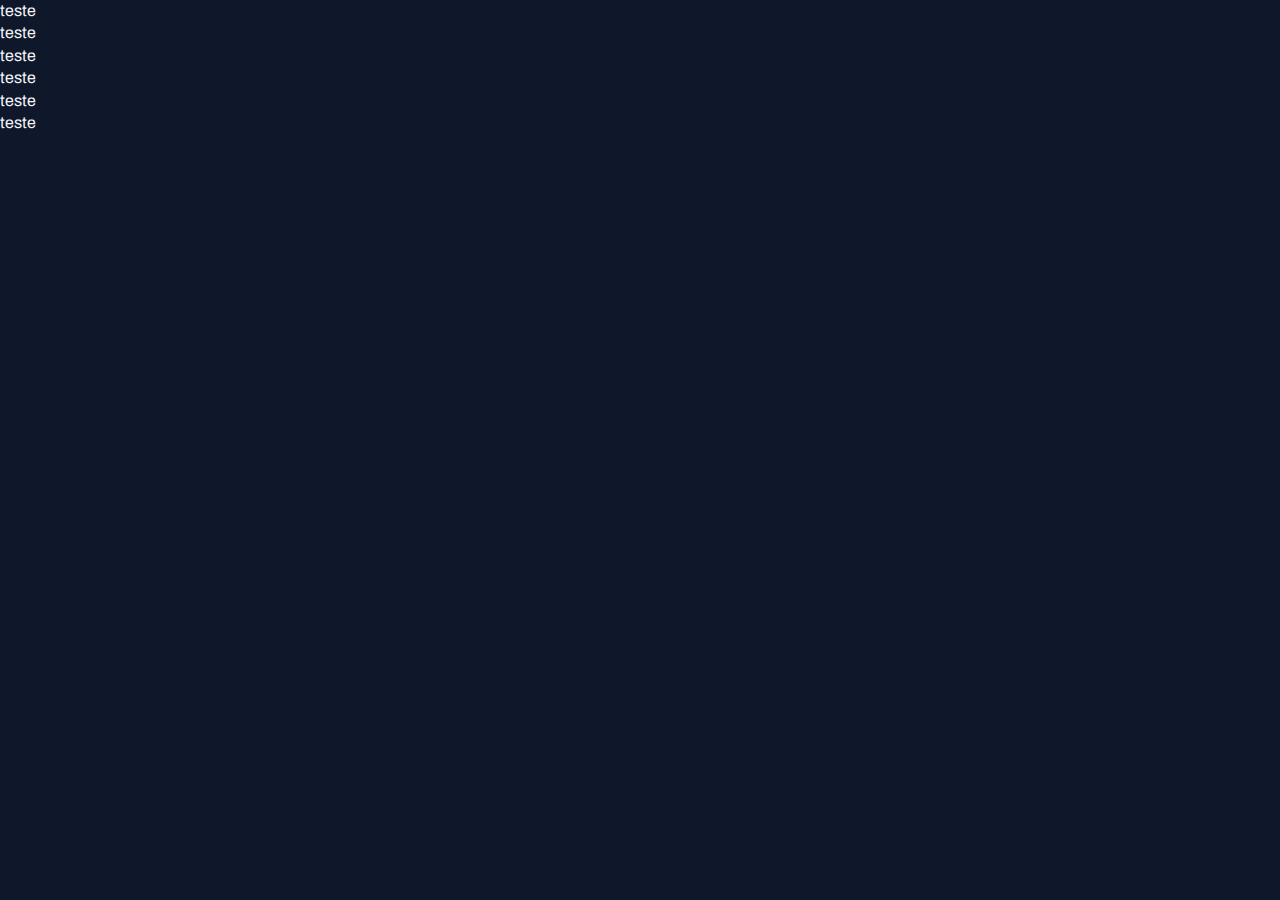
==== Projeto Portal de noticias/index.html @ ff383ac7 "Estrutura, global css e assets" ====
<!DOCTYPE html>
<html lang="pt-br">

<head>
    <meta charset="UTF-8">
    <meta name="viewport" content="width=device-width, initial-scale=1.0">
    <link rel="preconnect" href="https://fonts.googleapis.com">
    <link rel="preconnect" href="https://fonts.gstatic.com" crossorigin>
    <link
        href="https://fonts.googleapis.com/css2?family=Archivo:ital,wght@0,100..900;1,100..900&family=Open+Sans:ital,wght@0,300..800;1,300..800&family=Poppins:wght@400;600;800&family=Roboto:ital,wght@0,100..900;1,100..900&display=swap"
        rel="stylesheet">
        <link rel="stylesheet" href="./styles/index.css">
    <title>Portal de Noticias</title>
</head>

<body>
    <h1>teste</h1>
    <h2>teste</h2>
    <h3>teste</h3>
    <span>teste</span>
    <p>teste</p>
    <a href="">teste</a>

</body>

</html>
---- Projeto Portal de noticias/styles/index.css ----
@import url(./global.css);
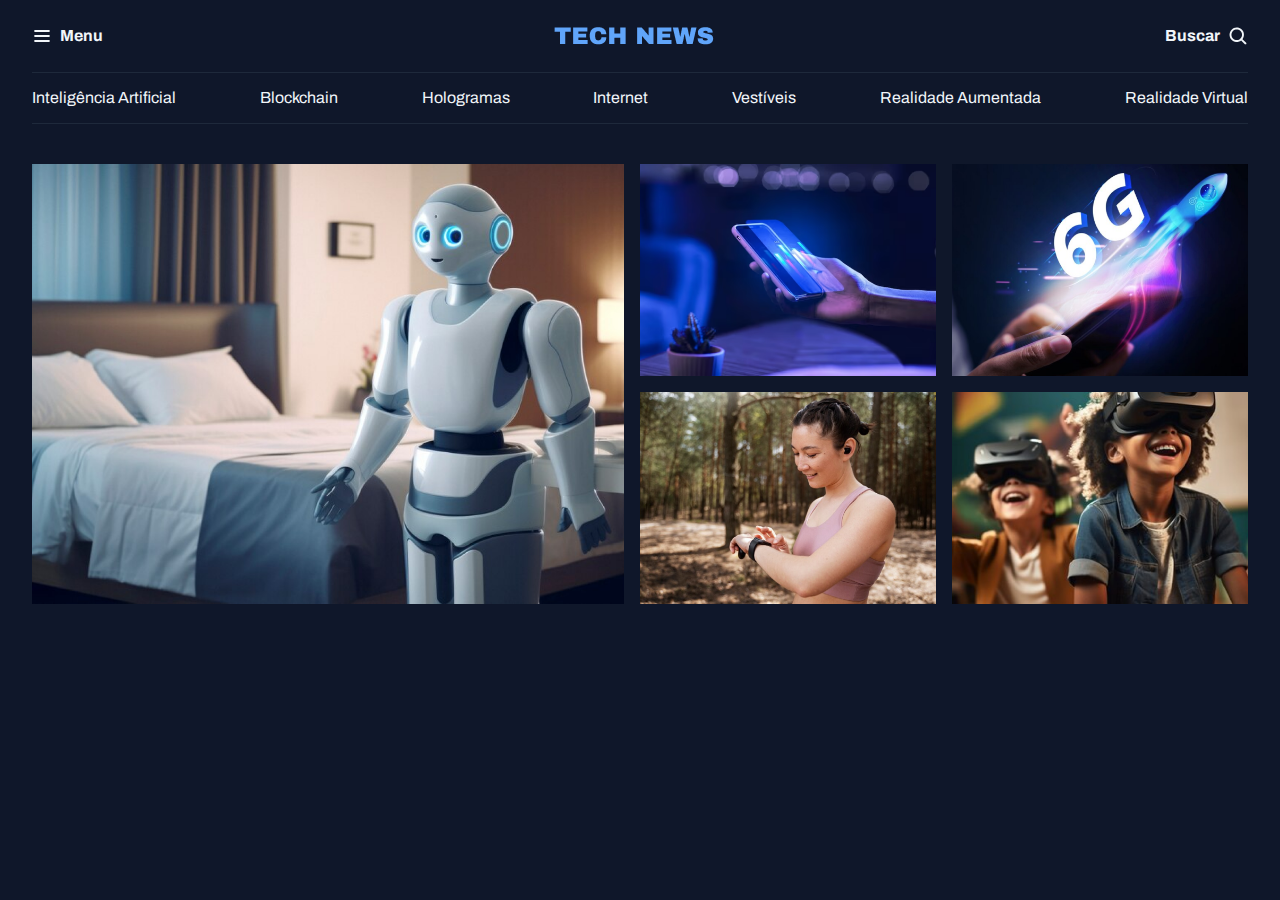
==== commit 20ce96fd: "Structuring feed section" ====
--- a/Projeto Portal de noticias/index.html
+++ b/Projeto Portal de noticias/index.html
@@ -9,17 +9,82 @@
     <link
         href="https://fonts.googleapis.com/css2?family=Archivo:ital,wght@0,100..900;1,100..900&family=Open+Sans:ital,wght@0,300..800;1,300..800&family=Poppins:wght@400;600;800&family=Roboto:ital,wght@0,100..900;1,100..900&display=swap"
         rel="stylesheet">
-        <link rel="stylesheet" href="./styles/index.css">
+    <link rel="stylesheet" href="./styles/index.css">
     <title>Portal de Noticias</title>
 </head>
 
 <body>
-    <h1>teste</h1>
-    <h2>teste</h2>
-    <h3>teste</h3>
-    <span>teste</span>
-    <p>teste</p>
-    <a href="">teste</a>
+    <header class="container">
+        <nav id="primary" class="grid grid-flow-col">
+            <div>
+                <img src="./assets/icons/List.svg" alt="Icone do menu">
+                <strong>Menu</strong>
+            </div>
+            <div id="logo">
+                <img src="./assets/Logo.png" alt="TechNews Logo">
+            </div>
+            <div>
+                <strong>Buscar</strong>
+                <img src="./assets/icons/MagnifyingGlass.svg" alt="Icon ed lupa para pesquisa">
+            </div>
+        </nav>
+        <nav id="secondary" class="grid grid-flow-col">
+            <a href="">Inteligência Artificial</a>
+            <a href="">Blockchain</a>
+            <a href="">Hologramas</a>
+            <a href="">Internet</a>
+            <a href="">Vestíveis</a>
+            <a href="">Realidade Aumentada</a>
+            <a href="">Realidade Virtual</a>
+        </nav>
+    </header>
+
+
+
+
+
+
+
+
+
+
+
+
+    <main class="grid container">
+
+        <section id="featured" class="grid grid-flow-col gap-16">
+            <div>
+                <img src="./assets/Images/Image 01.png" alt="">
+            </div>
+
+            <div class="grid grid-cols-2 gap-16">
+                <div>
+                    <img src="./assets/Images/Image 02.png" alt="">
+                </div>
+
+                <div>
+                    <img src="./assets/Images/Image 03.png" alt="">
+                </div>
+
+                <div>
+                    <img src="./assets/Images/Image 04.png" alt="">
+                </div>
+
+                <div>
+                    <img src="./assets/Images/Image 05.png" alt="">
+                </div>
+            </div>
+
+        </section>
+
+    </main>
+
+
+
+
+
+
+
 
 </body>
 
--- a/Projeto Portal de noticias/styles/index.css
+++ b/Projeto Portal de noticias/styles/index.css
@@ -1,2 +1,5 @@
 @import url(./global.css);
+@import url(./utility.css);
+@import url(./header.css);
+@import url(./sections.css);
 
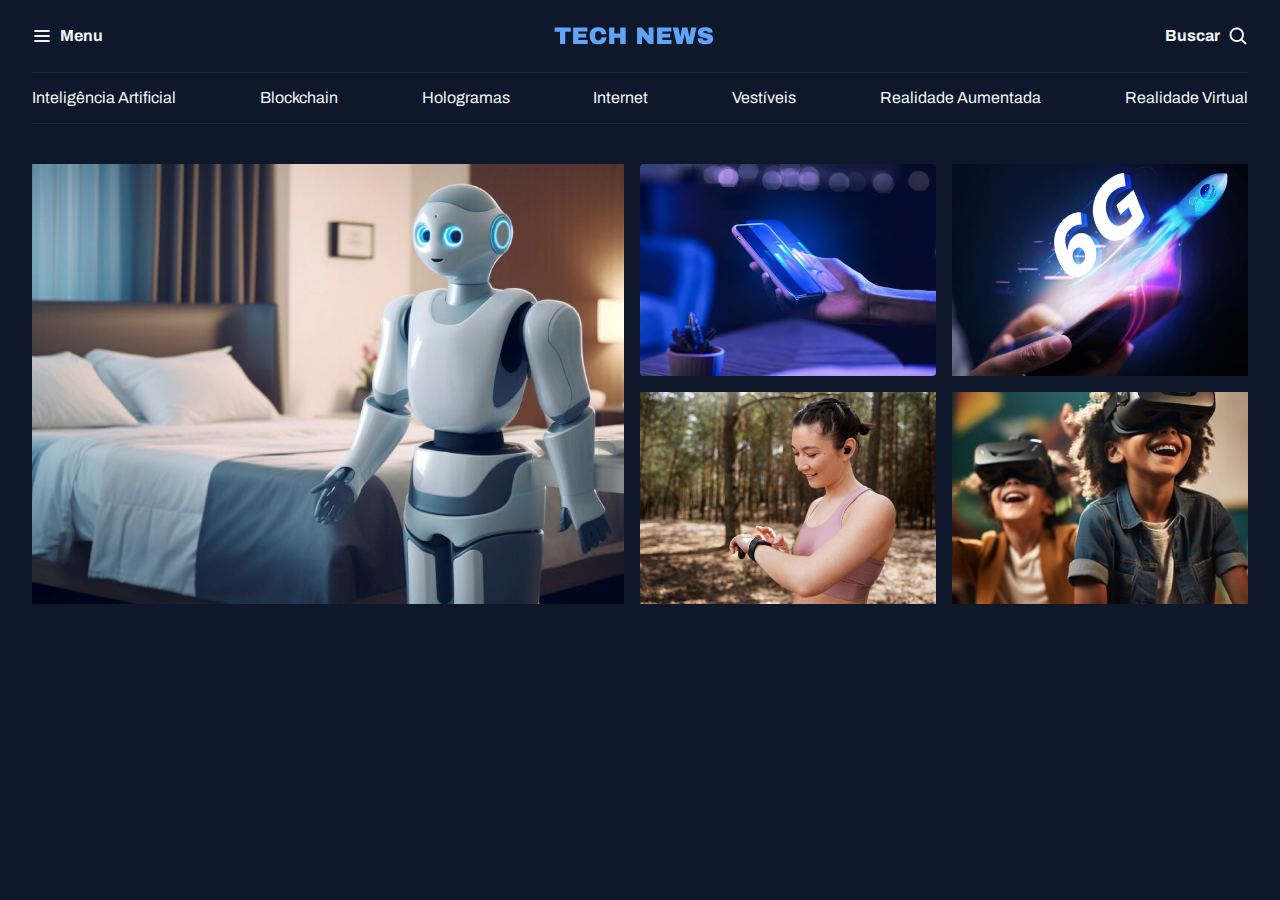
==== commit 948da092: "add linear-gradient" ====
--- a/Projeto Portal de noticias/index.html
+++ b/Projeto Portal de noticias/index.html
@@ -58,7 +58,7 @@
             </div>
 
             <div class="grid grid-cols-2 gap-16">
-                <div>
+                <div class="card">
                     <img src="./assets/Images/Image 02.png" alt="">
                 </div>
 
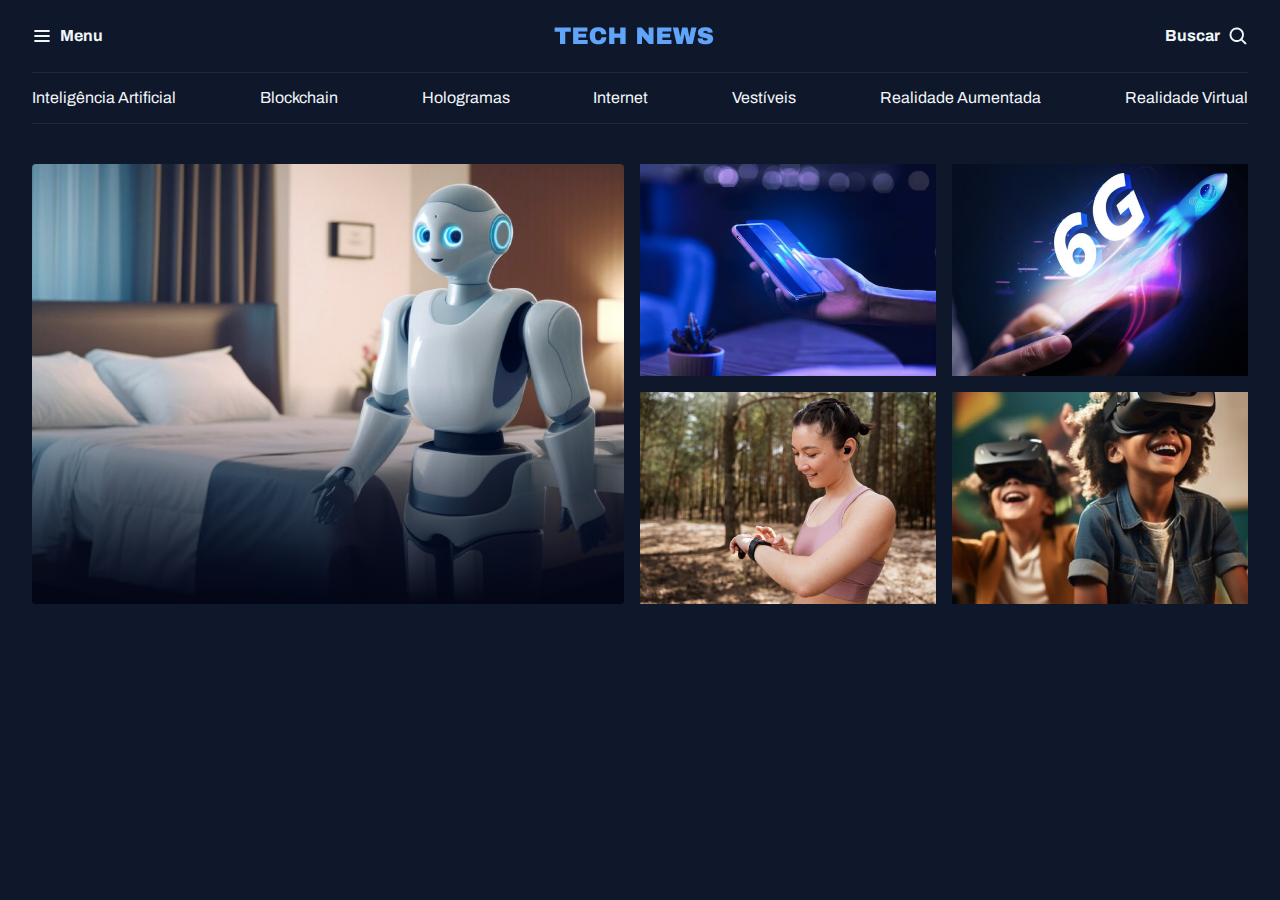
==== commit f7b6d353: "add linear-gradient v2" ====
--- a/Projeto Portal de noticias/index.html
+++ b/Projeto Portal de noticias/index.html
@@ -53,12 +53,12 @@
     <main class="grid container">
 
         <section id="featured" class="grid grid-flow-col gap-16">
-            <div>
+            <div class="card">
                 <img src="./assets/Images/Image 01.png" alt="">
             </div>
 
             <div class="grid grid-cols-2 gap-16">
-                <div class="card">
+                <div>
                     <img src="./assets/Images/Image 02.png" alt="">
                 </div>
 
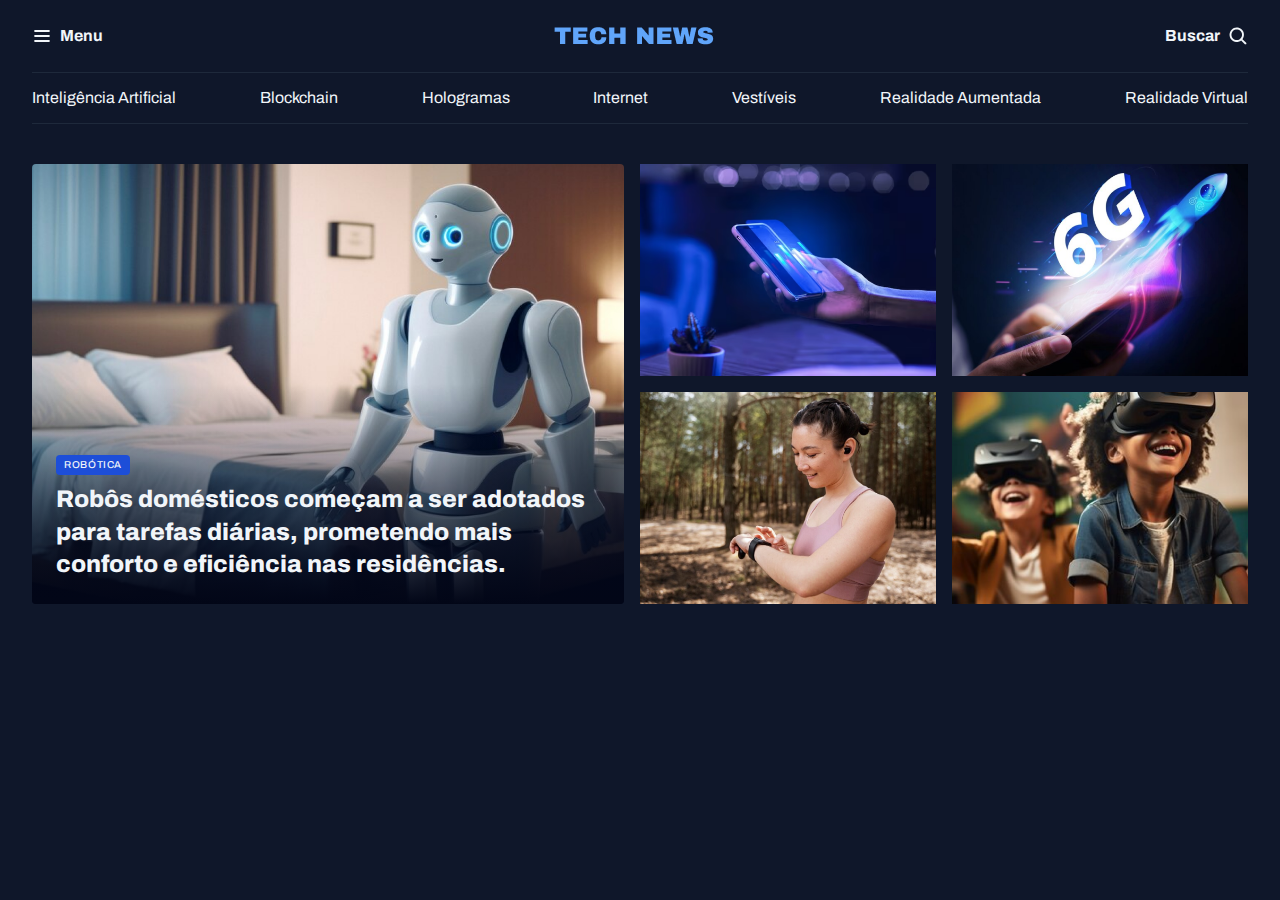
==== commit 54ffc57a: "add content-tag" ====
--- a/Projeto Portal de noticias/index.html
+++ b/Projeto Portal de noticias/index.html
@@ -55,6 +55,11 @@
         <section id="featured" class="grid grid-flow-col gap-16">
             <div class="card">
                 <img src="./assets/Images/Image 01.png" alt="">
+                <figcaption>
+                    <span class="content-tag">Robótica</span>
+                    <h2 class="text-2xl">Robôs domésticos começam a ser adotados para tarefas diárias, prometendo mais conforto e
+                        eficiência nas residências.</h2>
+                </figcaption>
             </div>
 
             <div class="grid grid-cols-2 gap-16">
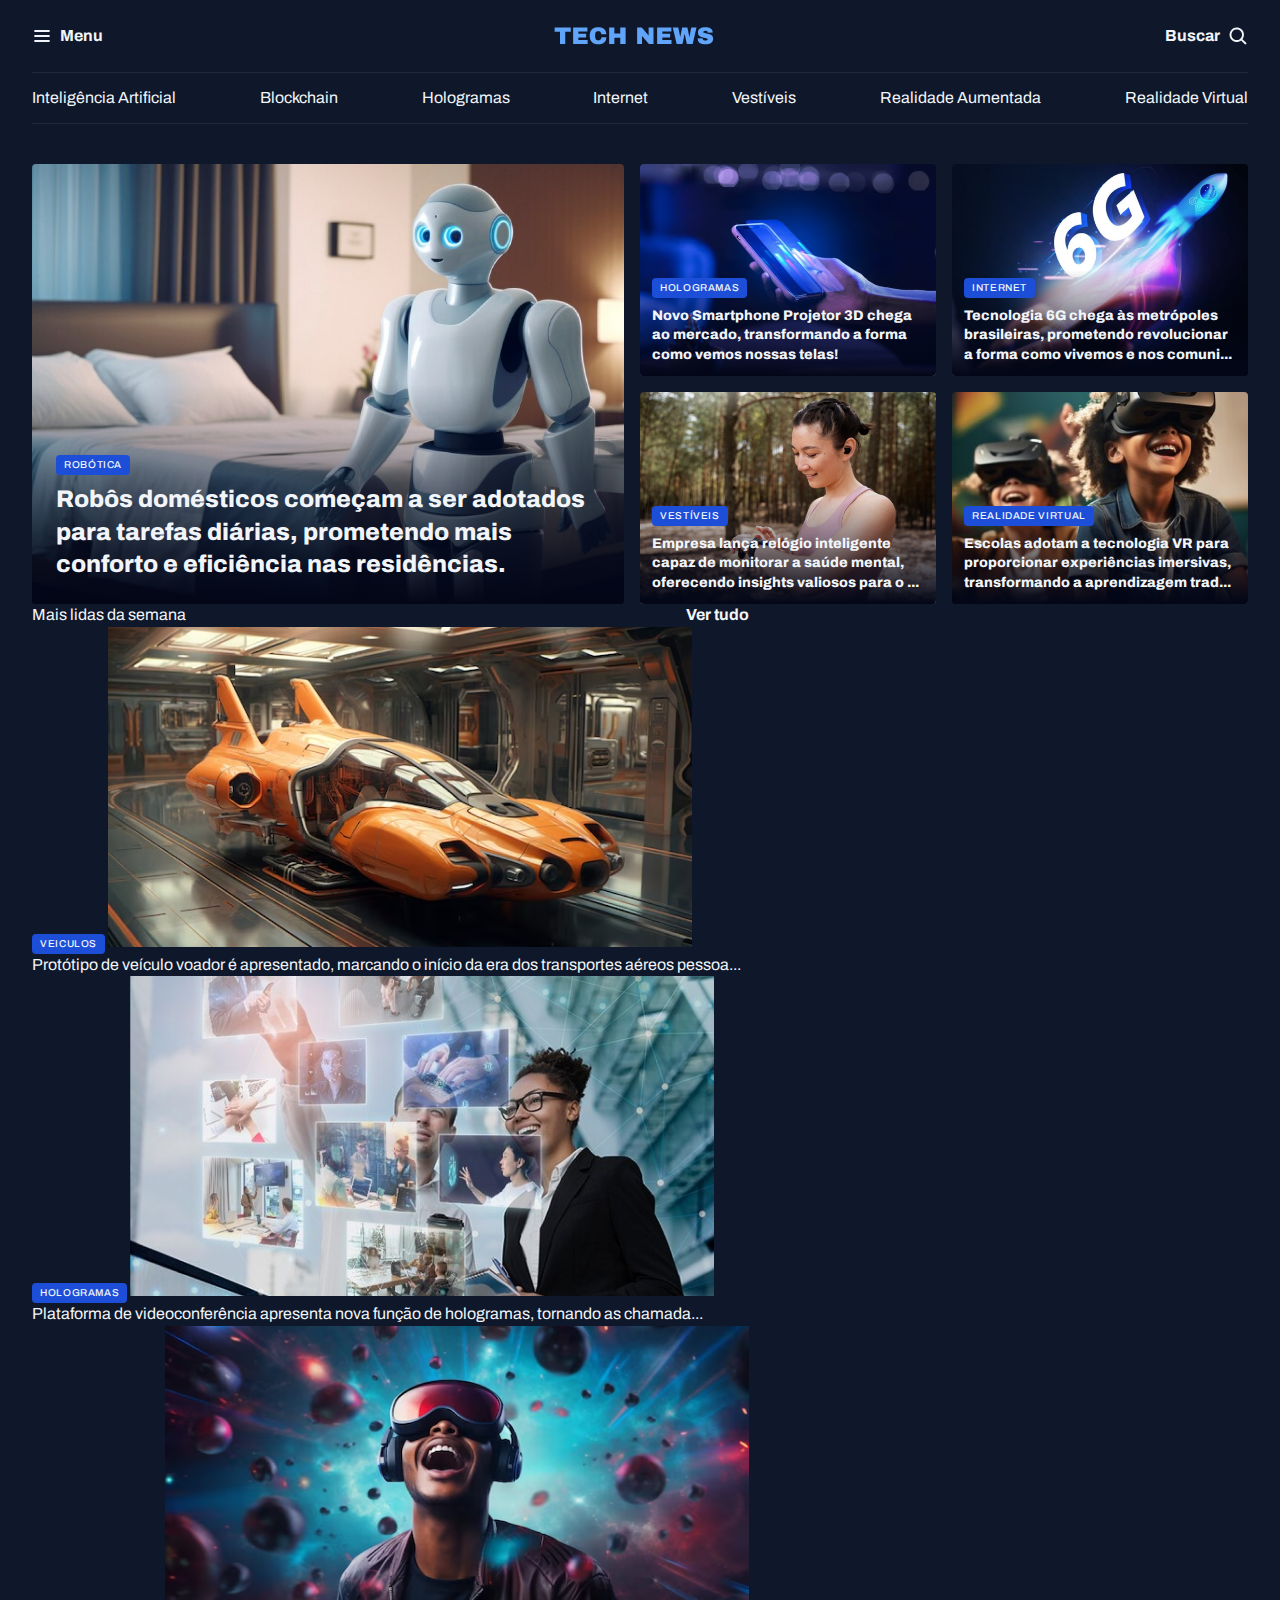
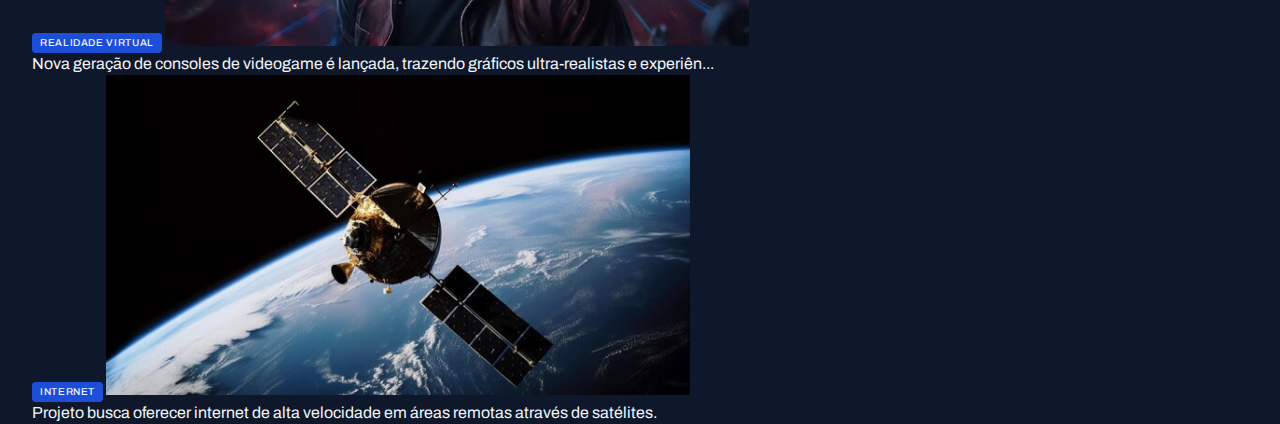
==== commit d95e48ce: "add section mais lidas da semana" ====
--- a/Projeto Portal de noticias/index.html
+++ b/Projeto Portal de noticias/index.html
@@ -38,59 +38,89 @@
             <a href="">Realidade Virtual</a>
         </nav>
     </header>
-
-
-
-
-
-
-
-
-
-
-
-
     <main class="grid container">
-
         <section id="featured" class="grid grid-flow-col gap-16">
             <div class="card">
-                <img src="./assets/Images/Image 01.png" alt="">
+                <img src="./assets/Images/Image 01.png" alt="Robôs domésticos começam a ser adotados para tarefas diárias, prometendo mais conforto e
+                eficiência nas residências.">
                 <figcaption>
                     <span class="content-tag">Robótica</span>
-                    <h2 class="text-2xl">Robôs domésticos começam a ser adotados para tarefas diárias, prometendo mais conforto e
+                    <h2 class="text-2xl">Robôs domésticos começam a ser adotados para tarefas diárias, prometendo mais
+                        conforto e
                         eficiência nas residências.</h2>
                 </figcaption>
             </div>
-
             <div class="grid grid-cols-2 gap-16">
-                <div>
-                    <img src="./assets/Images/Image 02.png" alt="">
-                </div>
-
-                <div>
-                    <img src="./assets/Images/Image 03.png" alt="">
-                </div>
-
-                <div>
-                    <img src="./assets/Images/Image 04.png" alt="">
-                </div>
-
-                <div>
-                    <img src="./assets/Images/Image 05.png" alt="">
-                </div>
+                <figure class="card">
+                    <img src="./assets/Images/Image 02.png"
+                        alt="Novo Smartphone Projetor 3D chega ao mercado, transformando a forma como vemos nossas telas!">
+                    <figcaption>
+                        <span class="content-tag">Hologramas</span>
+                        <h2 class="text-lg">Novo Smartphone Projetor 3D chega ao mercado, transformando a forma como
+                            vemos nossas telas!</h2>
+                    </figcaption>
+                </figure>
+                <figure class="card">
+                    <img src="./assets/Images/Image 03.png"
+                        alt="Tecnologia 6G chega às metrópoles brasileiras, prometendo revolucionar a forma como vivemos e nos comunicamos.">
+                    <figcaption>
+                        <span class="content-tag">Internet</span>
+                        <h2 class="text-lg">Tecnologia 6G chega às metrópoles brasileiras, prometendo revolucionar a
+                            forma como vivemos e nos comuni...</h2>
+                    </figcaption>
+                </figure>
+                <figure class="card">
+                    <img src="./assets/Images/Image 04.png"
+                        alt="Empresa lança relógio inteligente capaz de monitorar a saúde mental, oferecendo insights valiosos para o bem-estar pessoal.">
+                    <figcaption>
+                        <span class="content-tag">Vestíveis</span>
+                        <h2 class="text-lg">Empresa lança relógio inteligente capaz de monitorar a saúde mental,
+                            oferecendo insights valiosos para o ...</h2>
+                    </figcaption>
+                </figure>
+                <figure class="card">
+                    <img src="./assets/Images/Image 05.png"
+                        alt="Escolas adotam a tecnologia VR para proporcionar experiências imersivas, transformando a aprendizagem tradicional.">
+                    <figcaption>
+                        <span class="content-tag">Realidade Virtual</span>
+                        <h2 class="text-lg">Escolas adotam a tecnologia VR para proporcionar experiências imersivas,
+                            transformando a aprendizagem trad...</h2>
+                    </figcaption>
+                </figure>
             </div>
-
         </section>
-
+        <section id="weekly">
+            <header class="grid grid-flow-col">
+                <h3>Mais lidas da semana</h3>
+                <a href="#" class="grid grid-flow-col">
+                    <strong>Ver tudo</strong>
+                    <span></span>
+                </a>
+            </header>
+            <div class="grid grid-16">
+                <figure>
+                    <span class="content-tag">Veiculos</span>
+                    <img src="./assets/Images/Image 06.png" alt="Protótipo de veículo voador é apresentado, marcando o início da era dos transportes aéreos pessoais.">
+                    <p>Protótipo de veículo voador é apresentado, marcando o início da era dos transportes aéreos pessoa...</p>
+                </figure>
+                <figure>
+                    <span class="content-tag">Hologramas</span>
+                    <img src="./assets/Images/Image 07.png" alt="Plataforma de videoconferência apresenta nova função de hologramas, tornando as chamadas virtuais mais realistas e envolventes.">
+                    <p>Plataforma de videoconferência apresenta nova função de hologramas, tornando as chamada...</p>
+                </figure>
+                <figure>
+                    <span class="content-tag">Realidade virtual</span>
+                    <img src="./assets/Images/Image 08.png" alt="Nova geração de consoles de videogame é lançada, trazendo gráficos ultra-realistas e experiências de jogo totalmente envolventes.">
+                    <p>Nova geração de consoles de videogame é lançada, trazendo gráficos ultra-realistas e experiên...</p>
+                </figure>
+                <figure>
+                    <span class="content-tag">Internet</span>
+                    <img src="./assets/Images/Image 09.png" alt="Projeto busca oferecer internet de alta velocidade em áreas remotas através de satélites.">
+                    <p>Projeto busca oferecer internet de alta velocidade em áreas remotas através de satélites.</p>
+                </figure>
+            </div>
+        </section>
     </main>
-
-
-
-
-
-
-
-
 </body>
 
 </html>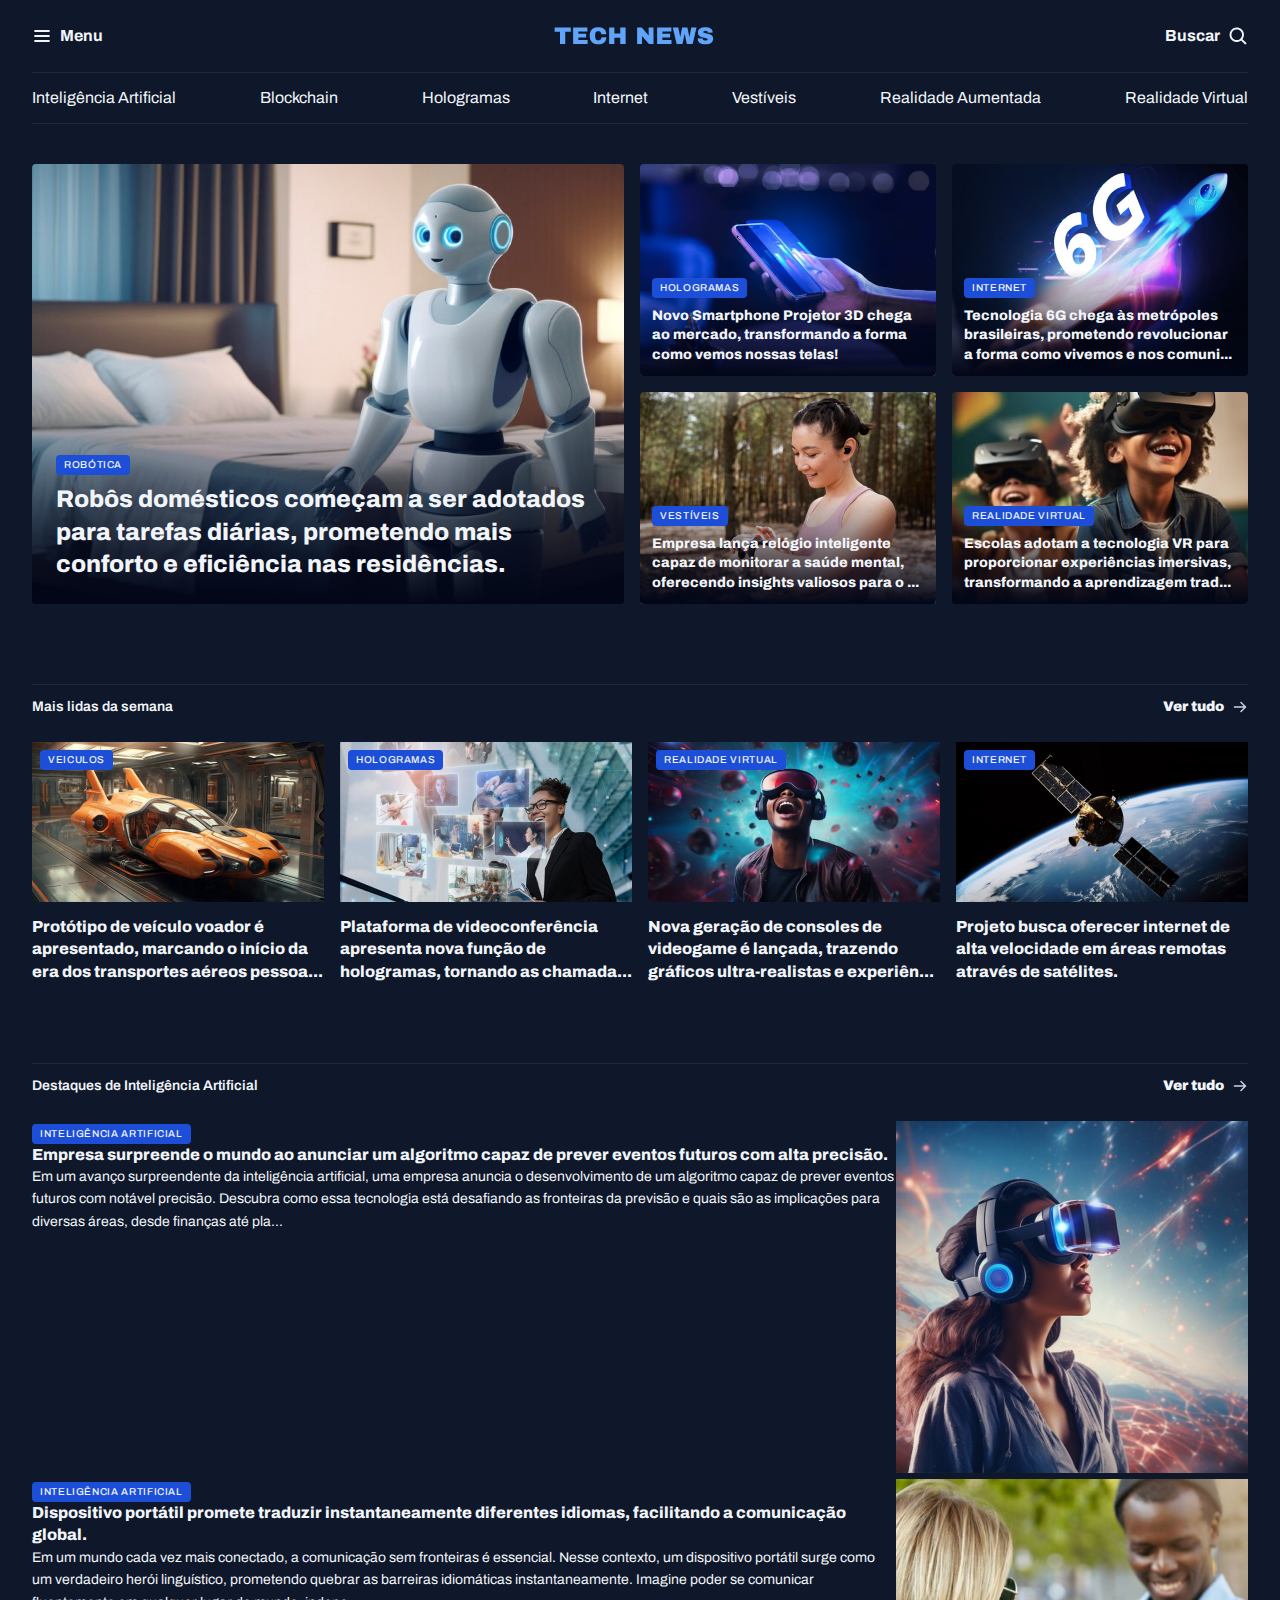
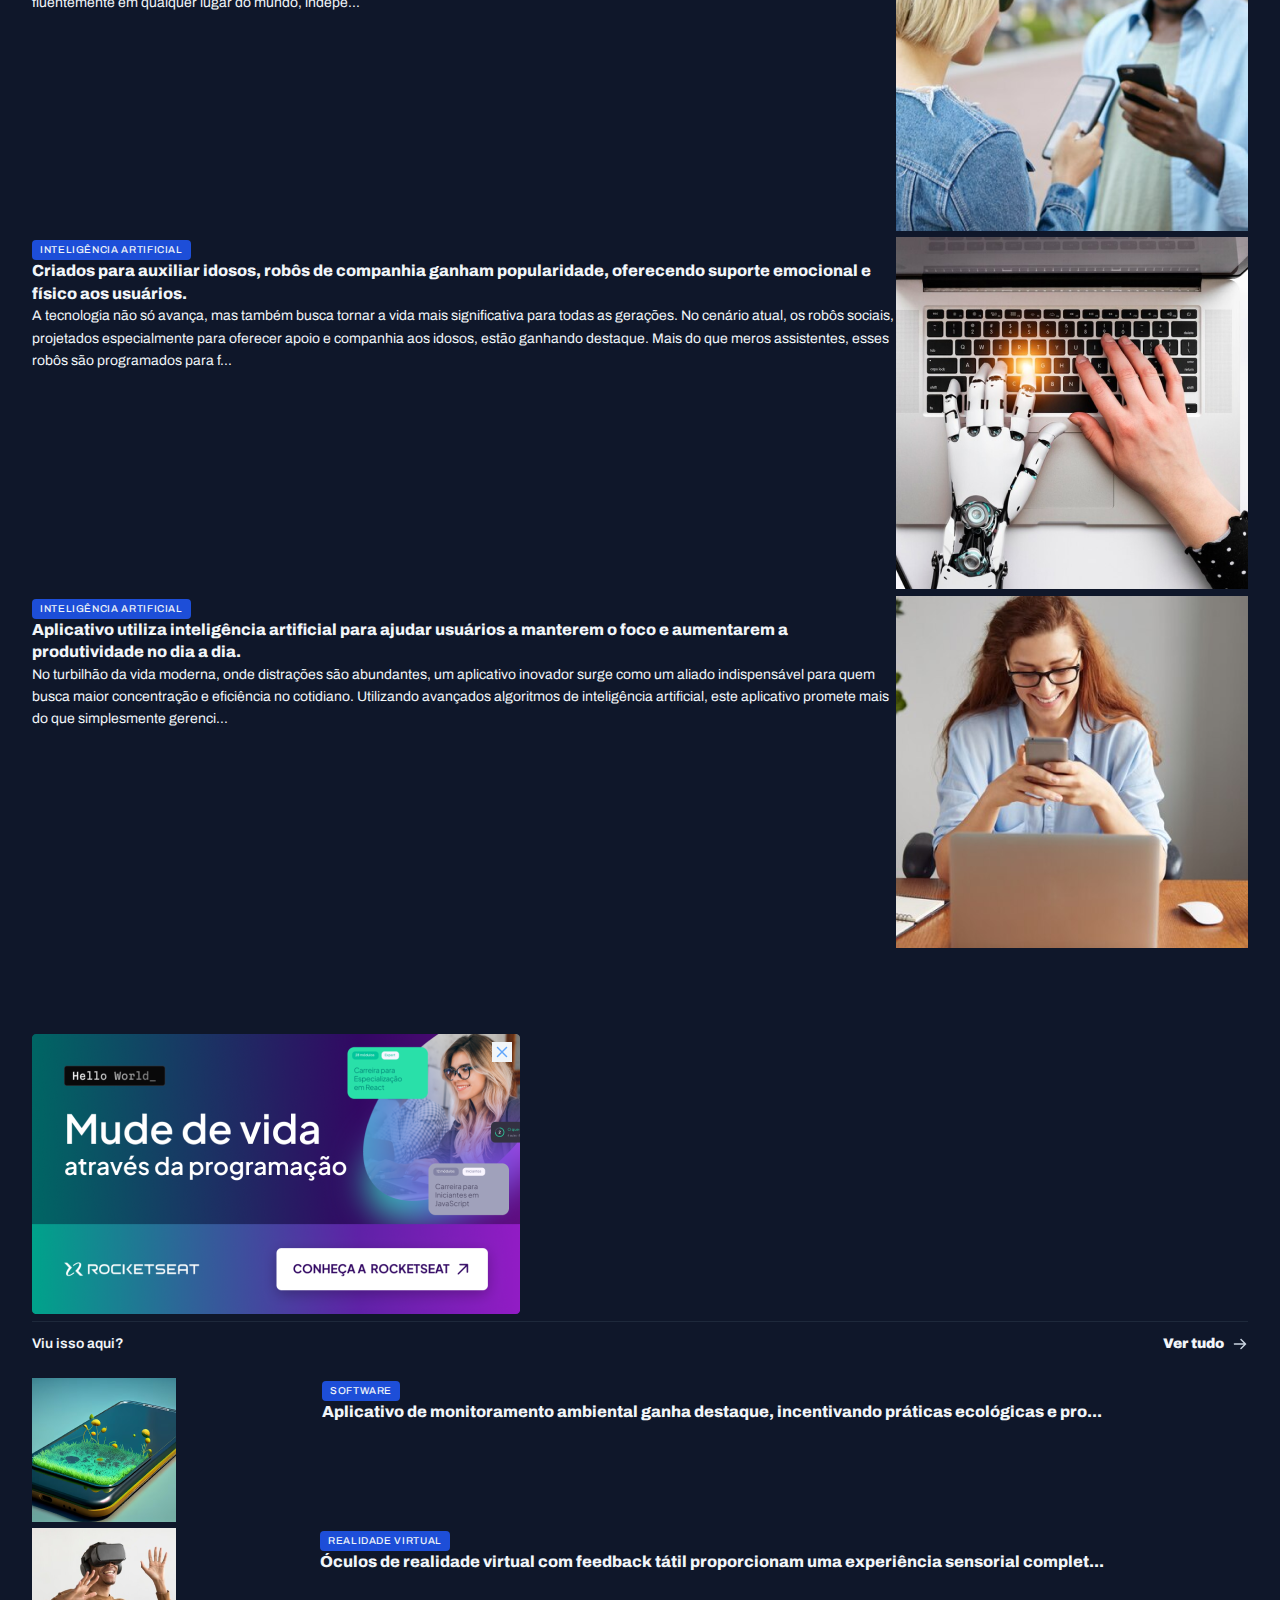
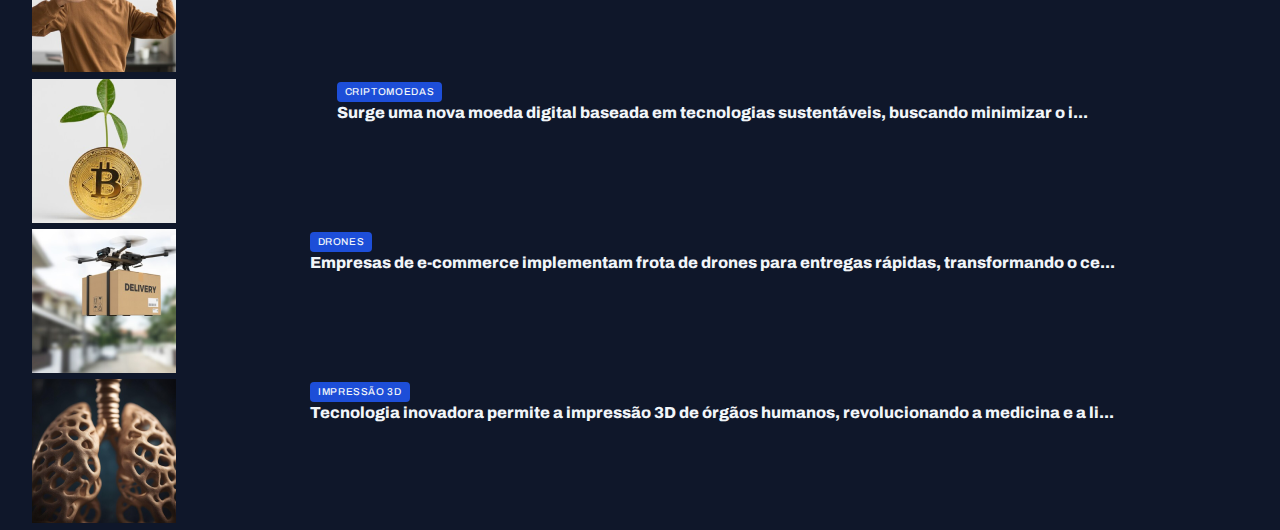
==== commit 34578cee: "Estrutura final" ====
--- a/Projeto Portal de noticias/index.html
+++ b/Projeto Portal de noticias/index.html
@@ -100,26 +100,186 @@
             <div class="grid grid-16">
                 <figure>
                     <span class="content-tag">Veiculos</span>
-                    <img src="./assets/Images/Image 06.png" alt="Protótipo de veículo voador é apresentado, marcando o início da era dos transportes aéreos pessoais.">
-                    <p>Protótipo de veículo voador é apresentado, marcando o início da era dos transportes aéreos pessoa...</p>
+                    <img src="./assets/Images/Image 06.png"
+                        alt="Protótipo de veículo voador é apresentado, marcando o início da era dos transportes aéreos pessoais.">
+                    <p>Protótipo de veículo voador é apresentado, marcando o início da era dos transportes aéreos
+                        pessoa...</p>
                 </figure>
                 <figure>
                     <span class="content-tag">Hologramas</span>
-                    <img src="./assets/Images/Image 07.png" alt="Plataforma de videoconferência apresenta nova função de hologramas, tornando as chamadas virtuais mais realistas e envolventes.">
+                    <img src="./assets/Images/Image 07.png"
+                        alt="Plataforma de videoconferência apresenta nova função de hologramas, tornando as chamadas virtuais mais realistas e envolventes.">
                     <p>Plataforma de videoconferência apresenta nova função de hologramas, tornando as chamada...</p>
                 </figure>
                 <figure>
                     <span class="content-tag">Realidade virtual</span>
-                    <img src="./assets/Images/Image 08.png" alt="Nova geração de consoles de videogame é lançada, trazendo gráficos ultra-realistas e experiências de jogo totalmente envolventes.">
-                    <p>Nova geração de consoles de videogame é lançada, trazendo gráficos ultra-realistas e experiên...</p>
+                    <img src="./assets/Images/Image 08.png"
+                        alt="Nova geração de consoles de videogame é lançada, trazendo gráficos ultra-realistas e experiências de jogo totalmente envolventes.">
+                    <p>Nova geração de consoles de videogame é lançada, trazendo gráficos ultra-realistas e experiên...
+                    </p>
                 </figure>
                 <figure>
                     <span class="content-tag">Internet</span>
-                    <img src="./assets/Images/Image 09.png" alt="Projeto busca oferecer internet de alta velocidade em áreas remotas através de satélites.">
+                    <img src="./assets/Images/Image 09.png"
+                        alt="Projeto busca oferecer internet de alta velocidade em áreas remotas através de satélites.">
                     <p>Projeto busca oferecer internet de alta velocidade em áreas remotas através de satélites.</p>
                 </figure>
             </div>
         </section>
+        <section id="ai">
+            <header class="grid grid-flow-col">
+                <h3>Destaques de Inteligência Artificial</h3>
+                <a href="#" class="grid grid-flow-col">
+                    <strong>Ver tudo</strong>
+                    <span></span>
+                </a>
+            </header>
+            <div class="grid gap-32">
+                <article class="grid grid-flow-col">
+                    <div>
+                        <span class="content-tag">Inteligência Artificial</span>
+                        <h3 class="text-xl">Empresa surpreende o mundo ao anunciar um algoritmo capaz de prever eventos
+                            futuros com alta precisão.</h3>
+                        <p class="text-sm">Em um avanço surpreendente da inteligência artificial, uma empresa anuncia o
+                            desenvolvimento de um algoritmo capaz de prever eventos futuros com notável precisão.
+                            Descubra como essa tecnologia está desafiando as fronteiras da previsão e quais são as
+                            implicações para diversas áreas, desde finanças até pla...</p>
+                    </div>
+                    <div>
+                        <img src="assets/Images/Image 10.png" alt="">
+                    </div>
+                </article>
+            </div>
+            <div class="grid gap-32">
+                <article class="grid grid-flow-col">
+                    <div>
+                        <span class="content-tag">Inteligência Artificial</span>
+                        <h3 class="text-xl">Dispositivo portátil promete traduzir instantaneamente diferentes idiomas,
+                            facilitando a comunicação global.</h3>
+                        <p class="text-sm">Em um mundo cada vez mais conectado, a comunicação sem fronteiras é
+                            essencial. Nesse contexto, um dispositivo portátil surge como um verdadeiro herói
+                            linguístico, prometendo quebrar as barreiras idiomáticas instantaneamente. Imagine poder se
+                            comunicar fluentemente em qualquer lugar do mundo, indepe...</p>
+                    </div>
+                    <div>
+                        <img src="assets/Images/Image 11.png" alt="">
+                    </div>
+                </article>
+            </div>
+            <div class="grid gap-32">
+                <article class="grid grid-flow-col">
+                    <div>
+                        <span class="content-tag">Inteligência Artificial</span>
+                        <h3 class="text-xl">Criados para auxiliar idosos, robôs de companhia ganham popularidade,
+                            oferecendo suporte emocional e físico aos usuários.</h3>
+                        <p class="text-sm">A tecnologia não só avança, mas também busca tornar a vida mais significativa
+                            para todas as gerações. No cenário atual, os robôs sociais, projetados especialmente para
+                            oferecer apoio e companhia aos idosos, estão ganhando destaque. Mais do que meros
+                            assistentes, esses robôs são programados para f...</p>
+                    </div>
+                    <div>
+                        <img src="assets/Images/Image 12.png" alt="">
+                    </div>
+                </article>
+            </div>
+            <div class="grid gap-32">
+                <article class="grid grid-flow-col">
+                    <div>
+                        <span class="content-tag">Inteligência Artificial</span>
+                        <h3 class="text-xl">Aplicativo utiliza inteligência artificial para ajudar usuários a manterem o
+                            foco e aumentarem a produtividade no dia a dia.
+                        </h3>
+                        <p class="text-sm">No turbilhão da vida moderna, onde distrações são abundantes, um aplicativo
+                            inovador surge como um aliado indispensável para quem busca maior concentração e eficiência
+                            no cotidiano. Utilizando avançados algoritmos de inteligência artificial, este aplicativo
+                            promete mais do que simplesmente gerenci...
+                        </p>
+                    </div>
+                    <div>
+                        <img src="assets/Images/Image 13.png" alt="">
+                    </div>
+                </article>
+            </div>
+        </section>
+        <div>
+            <div id="ads">
+                <img src="./assets/Ads.png" alt="">
+            </div>
+            <section id="more">
+                <header class="grid grid-flow-col">
+                    <h3>Viu isso aqui?</h3>
+                    <a href="#" class="grid grid-flow-col">
+                        <strong>Ver tudo</strong>
+                        <span></span>
+                    </a>
+                </header>
+                <div class="grid gap-32">
+                    <article class="grid grid-flow-col">
+                        <div>
+                            <img src="assets/Images/Image 14.png"
+                                alt="Aplicativo de monitoramento ambiental ganha destaque, incentivando práticas ecológicas e promovendo a conscientização.">
+                        </div>
+                        <div>
+                            <span class="content-tag">Software</span>
+                            <h3 class="text-xl">Aplicativo de monitoramento ambiental ganha destaque, incentivando
+                                práticas ecológicas e pro...</h3>
+                        </div>
+                    </article>
+                </div>
+                <div class="grid gap-32">
+                    <article class="grid grid-flow-col">
+                        <div>
+                            <img src="assets/Images/Image 15.png"
+                                alt="Óculos de realidade virtual com feedback tátil proporcionam uma experiência sensorial completa, imergindo usuários em ambientes digitais.">
+                        </div>
+                        <div>
+                            <span class="content-tag">Realidade Virtual</span>
+                            <h3 class="text-xl">Óculos de realidade virtual com feedback tátil proporcionam uma
+                                experiência sensorial complet...</h3>
+                        </div>
+                    </article>
+                </div>
+                <div class="grid gap-32">
+                    <article class="grid grid-flow-col">
+                        <div>
+                            <img src="assets/Images/Image 16.png"
+                                alt="Surge uma nova moeda digital baseada em tecnologias sustentáveis, buscando minimizar o impacto ambiental associado à mineração de criptomoedas.">
+                        </div>
+                        <div>
+                            <span class="content-tag">Criptomoedas</span>
+                            <h3 class="text-xl">Surge uma nova moeda digital baseada em tecnologias sustentáveis,
+                                buscando minimizar o i...</h3>
+                        </div>
+                    </article>
+                </div>
+                <div class="grid gap-32">
+                    <article class="grid grid-flow-col">
+                        <div>
+                            <img src="assets/Images/Image 17.png"
+                                alt="Empresas de e-commerce implementam frota de drones para entregas rápidas, transformando o cenário do comércio online.">
+                        </div>
+                        <div>
+                            <span class="content-tag">Drones</span>
+                            <h3 class="text-xl">Empresas de e-commerce implementam frota de drones para entregas
+                                rápidas, transformando o ce...</h3>
+                        </div>
+                    </article>
+                </div>
+                <div class="grid gap-32">
+                    <article class="grid grid-flow-col">
+                        <div>
+                            <img src="assets/Images/Image 18.png"
+                                alt="Tecnologia inovadora permite a impressão 3D de órgãos humanos, revolucionando a medicina e a lista de espera por transplantes.">
+                        </div>
+                        <div>
+                            <span class="content-tag">Impressão 3d</span>
+                            <h3 class="text-xl">Tecnologia inovadora permite a impressão 3D de órgãos humanos,
+                                revolucionando a medicina e a li...</h3>
+                        </div>
+                    </article>
+                </div>
+            </section>
+        </div>
     </main>
 </body>
 
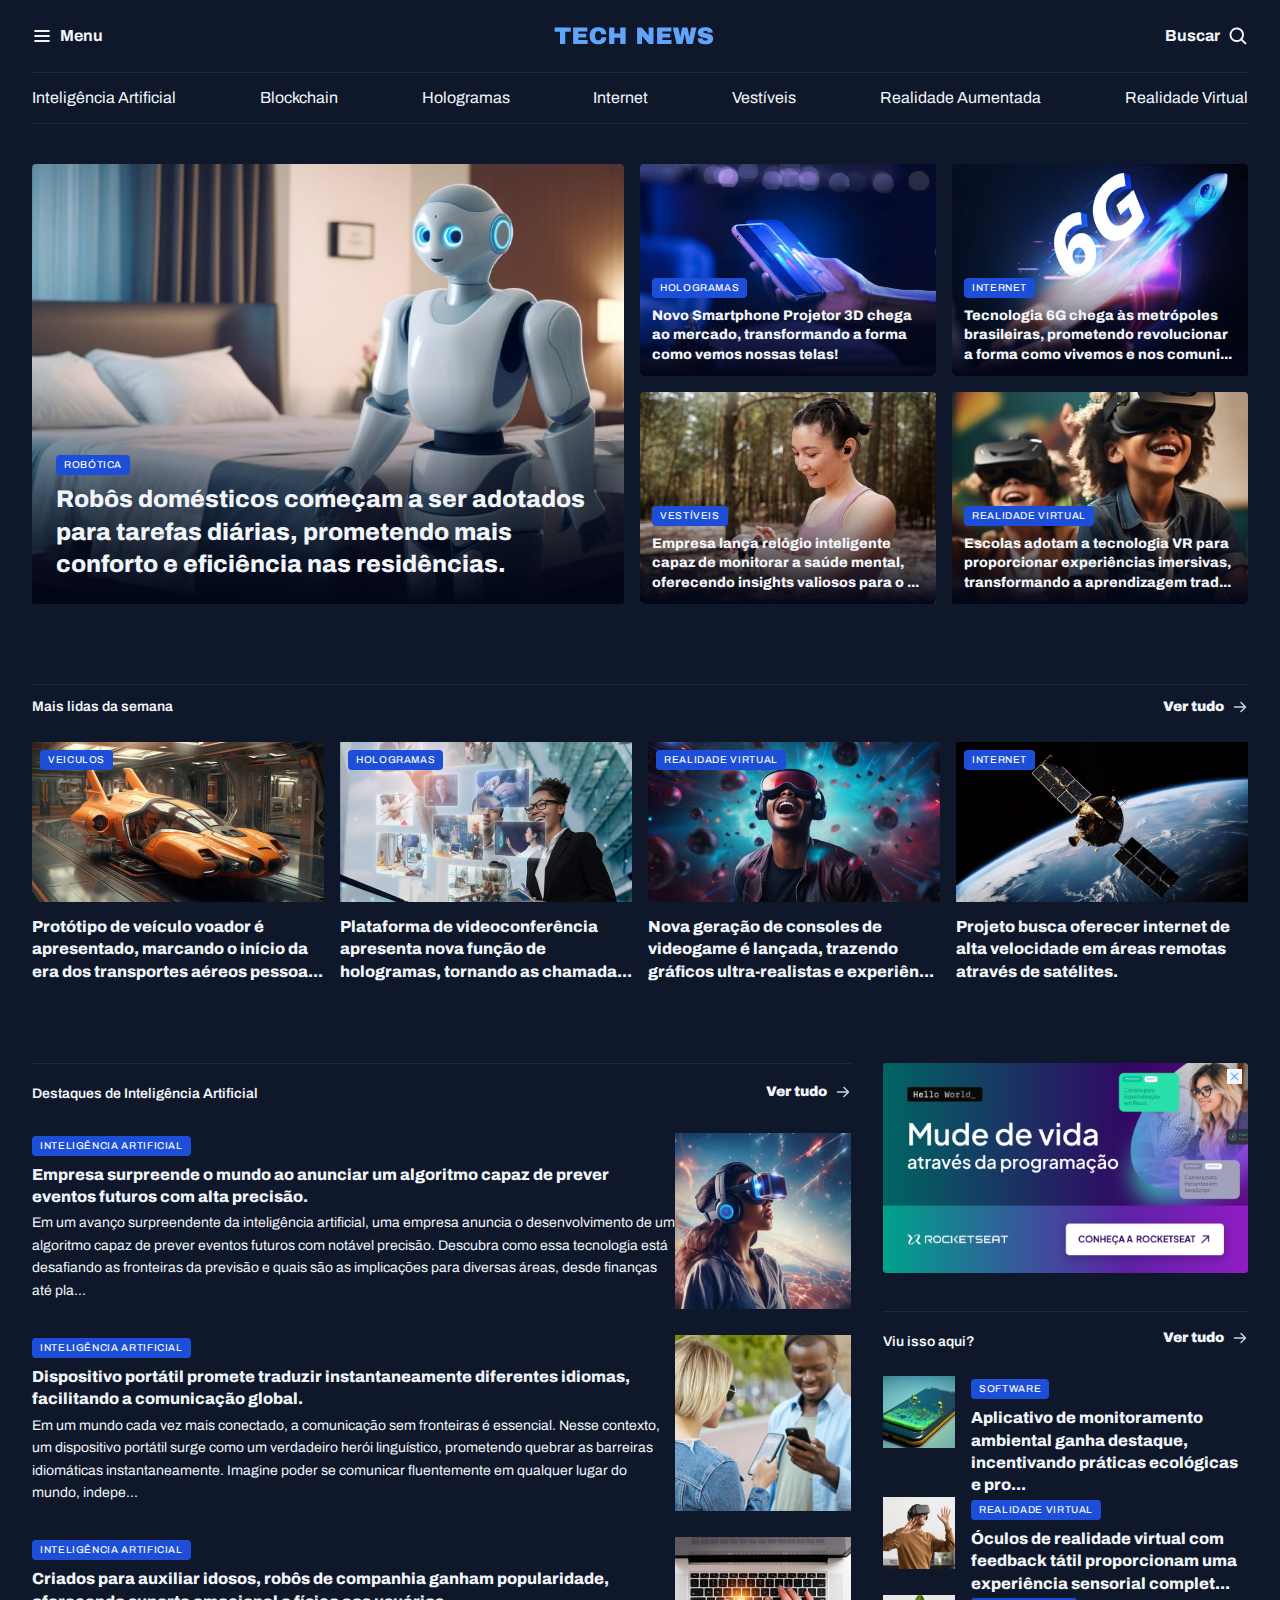
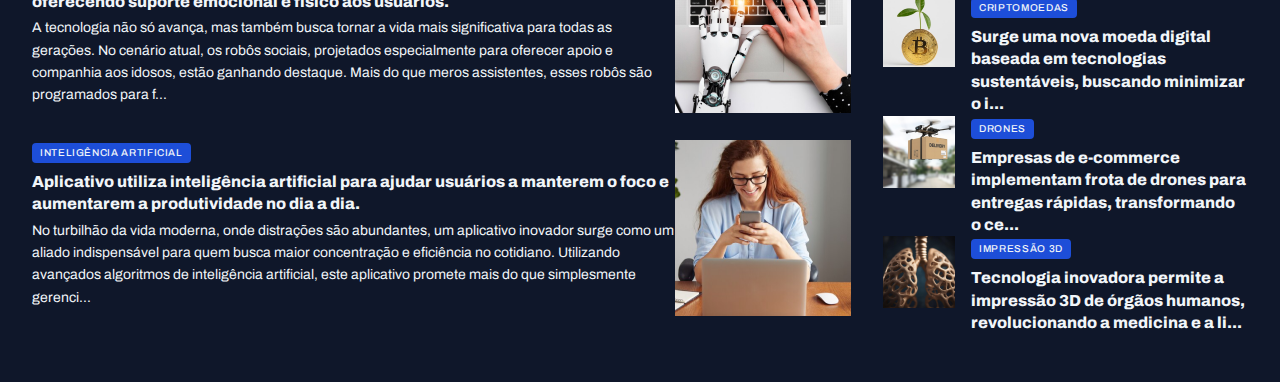
==== commit 9c404097: "finalizando o projeto" ====
--- a/Projeto Portal de noticias/index.html
+++ b/Projeto Portal de noticias/index.html
@@ -134,7 +134,7 @@
                     <span></span>
                 </a>
             </header>
-            <div class="grid gap-32">
+            <div class="grid gap-32 " style="margin-bottom: 10px" >
                 <article class="grid grid-flow-col">
                     <div>
                         <span class="content-tag">Inteligência Artificial</span>
@@ -150,7 +150,7 @@
                     </div>
                 </article>
             </div>
-            <div class="grid gap-32">
+            <div class="grid gap-32" style="margin-bottom: 10px" >
                 <article class="grid grid-flow-col">
                     <div>
                         <span class="content-tag">Inteligência Artificial</span>
@@ -166,7 +166,7 @@
                     </div>
                 </article>
             </div>
-            <div class="grid gap-32">
+            <div class="grid gap-32" style="margin-bottom: 10px" >
                 <article class="grid grid-flow-col">
                     <div>
                         <span class="content-tag">Inteligência Artificial</span>
@@ -182,7 +182,7 @@
                     </div>
                 </article>
             </div>
-            <div class="grid gap-32">
+            <div class="grid gap-32" style="margin-bottom: 10px" >
                 <article class="grid grid-flow-col">
                     <div>
                         <span class="content-tag">Inteligência Artificial</span>
@@ -201,7 +201,7 @@
                 </article>
             </div>
         </section>
-        <div>
+        <aside>
             <div id="ads">
                 <img src="./assets/Ads.png" alt="">
             </div>
@@ -214,7 +214,7 @@
                     </a>
                 </header>
                 <div class="grid gap-32">
-                    <article class="grid grid-flow-col">
+                    <article class="grid grid-flow-col gap-16">
                         <div>
                             <img src="assets/Images/Image 14.png"
                                 alt="Aplicativo de monitoramento ambiental ganha destaque, incentivando práticas ecológicas e promovendo a conscientização.">
@@ -227,7 +227,7 @@
                     </article>
                 </div>
                 <div class="grid gap-32">
-                    <article class="grid grid-flow-col">
+                    <article class="grid grid-flow-col gap-16">
                         <div>
                             <img src="assets/Images/Image 15.png"
                                 alt="Óculos de realidade virtual com feedback tátil proporcionam uma experiência sensorial completa, imergindo usuários em ambientes digitais.">
@@ -240,7 +240,7 @@
                     </article>
                 </div>
                 <div class="grid gap-32">
-                    <article class="grid grid-flow-col">
+                    <article class="grid grid-flow-col gap-16">
                         <div>
                             <img src="assets/Images/Image 16.png"
                                 alt="Surge uma nova moeda digital baseada em tecnologias sustentáveis, buscando minimizar o impacto ambiental associado à mineração de criptomoedas.">
@@ -253,7 +253,7 @@
                     </article>
                 </div>
                 <div class="grid gap-32">
-                    <article class="grid grid-flow-col">
+                    <article class="grid grid-flow-col gap-16">
                         <div>
                             <img src="assets/Images/Image 17.png"
                                 alt="Empresas de e-commerce implementam frota de drones para entregas rápidas, transformando o cenário do comércio online.">
@@ -266,7 +266,7 @@
                     </article>
                 </div>
                 <div class="grid gap-32">
-                    <article class="grid grid-flow-col">
+                    <article class="grid grid-flow-col gap-16">
                         <div>
                             <img src="assets/Images/Image 18.png"
                                 alt="Tecnologia inovadora permite a impressão 3D de órgãos humanos, revolucionando a medicina e a lista de espera por transplantes.">
@@ -279,7 +279,7 @@
                     </article>
                 </div>
             </section>
-        </div>
+        </aside>
     </main>
 </body>
 
